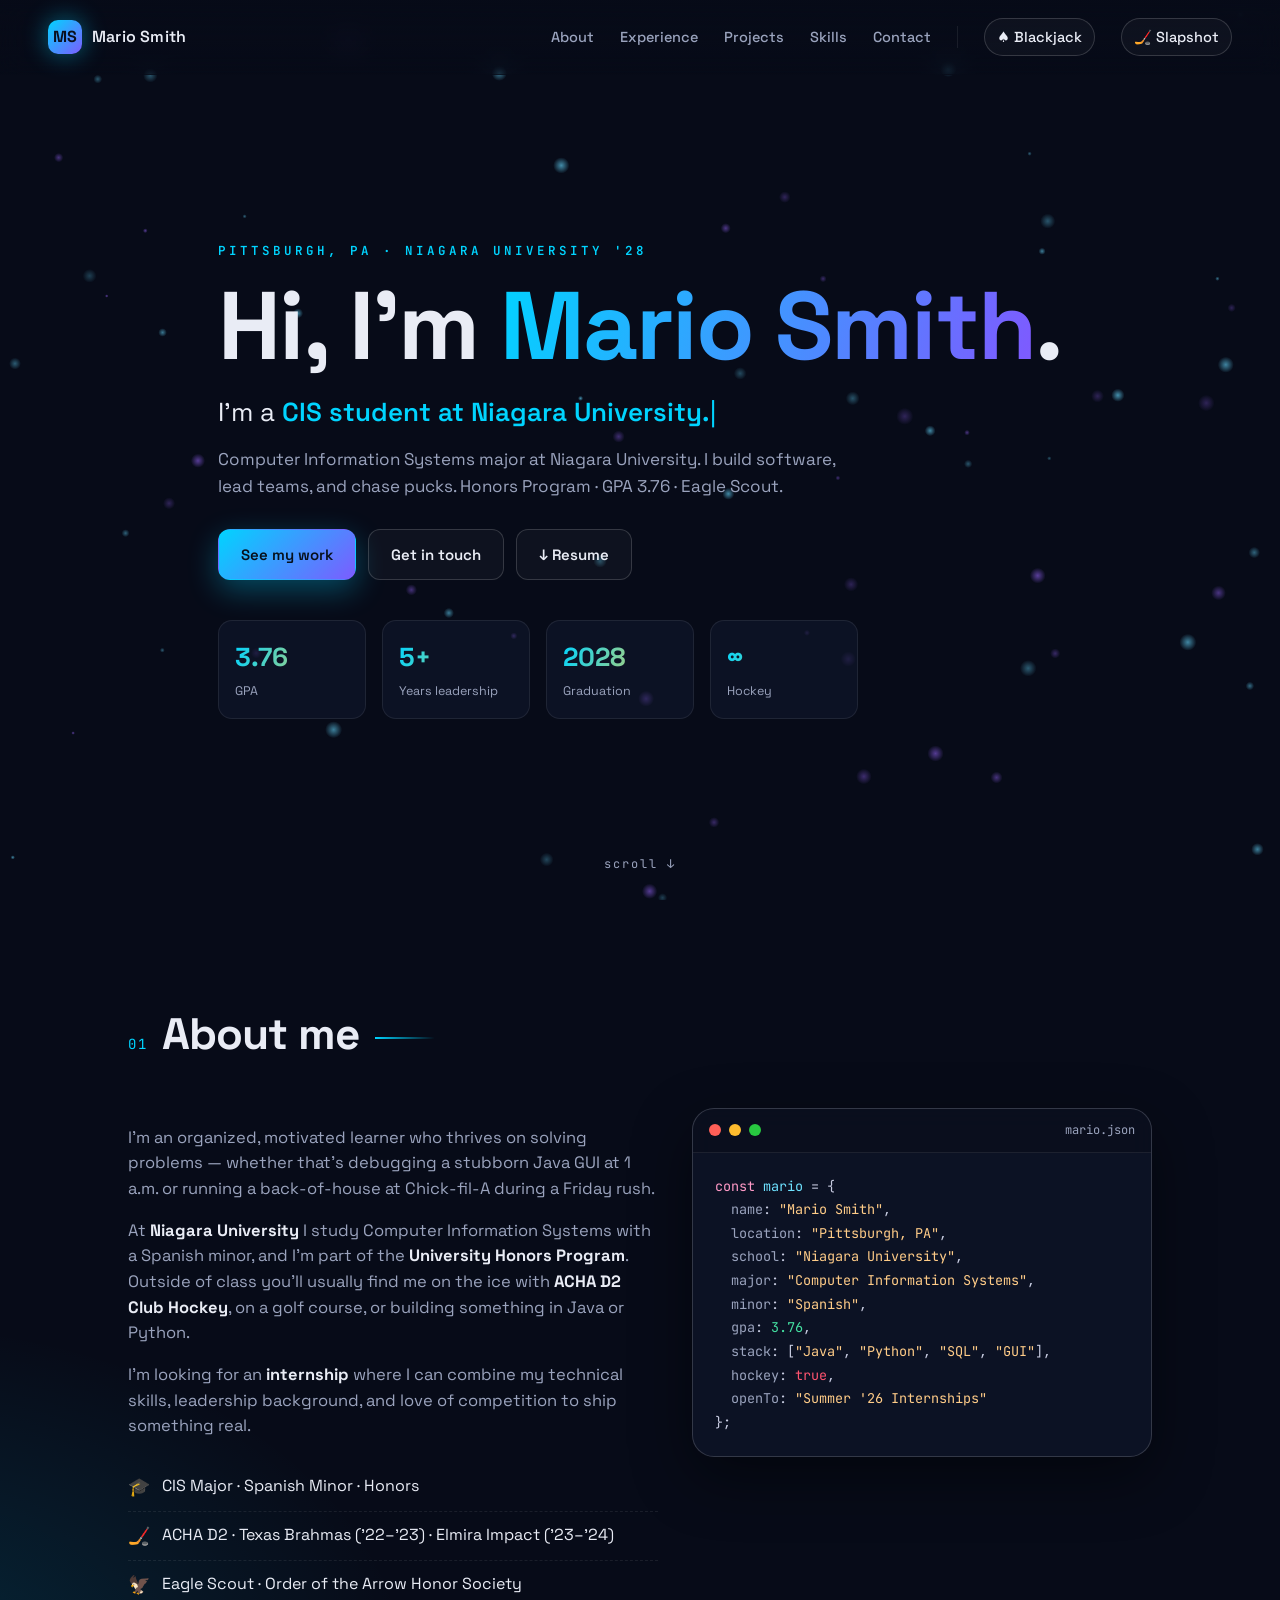
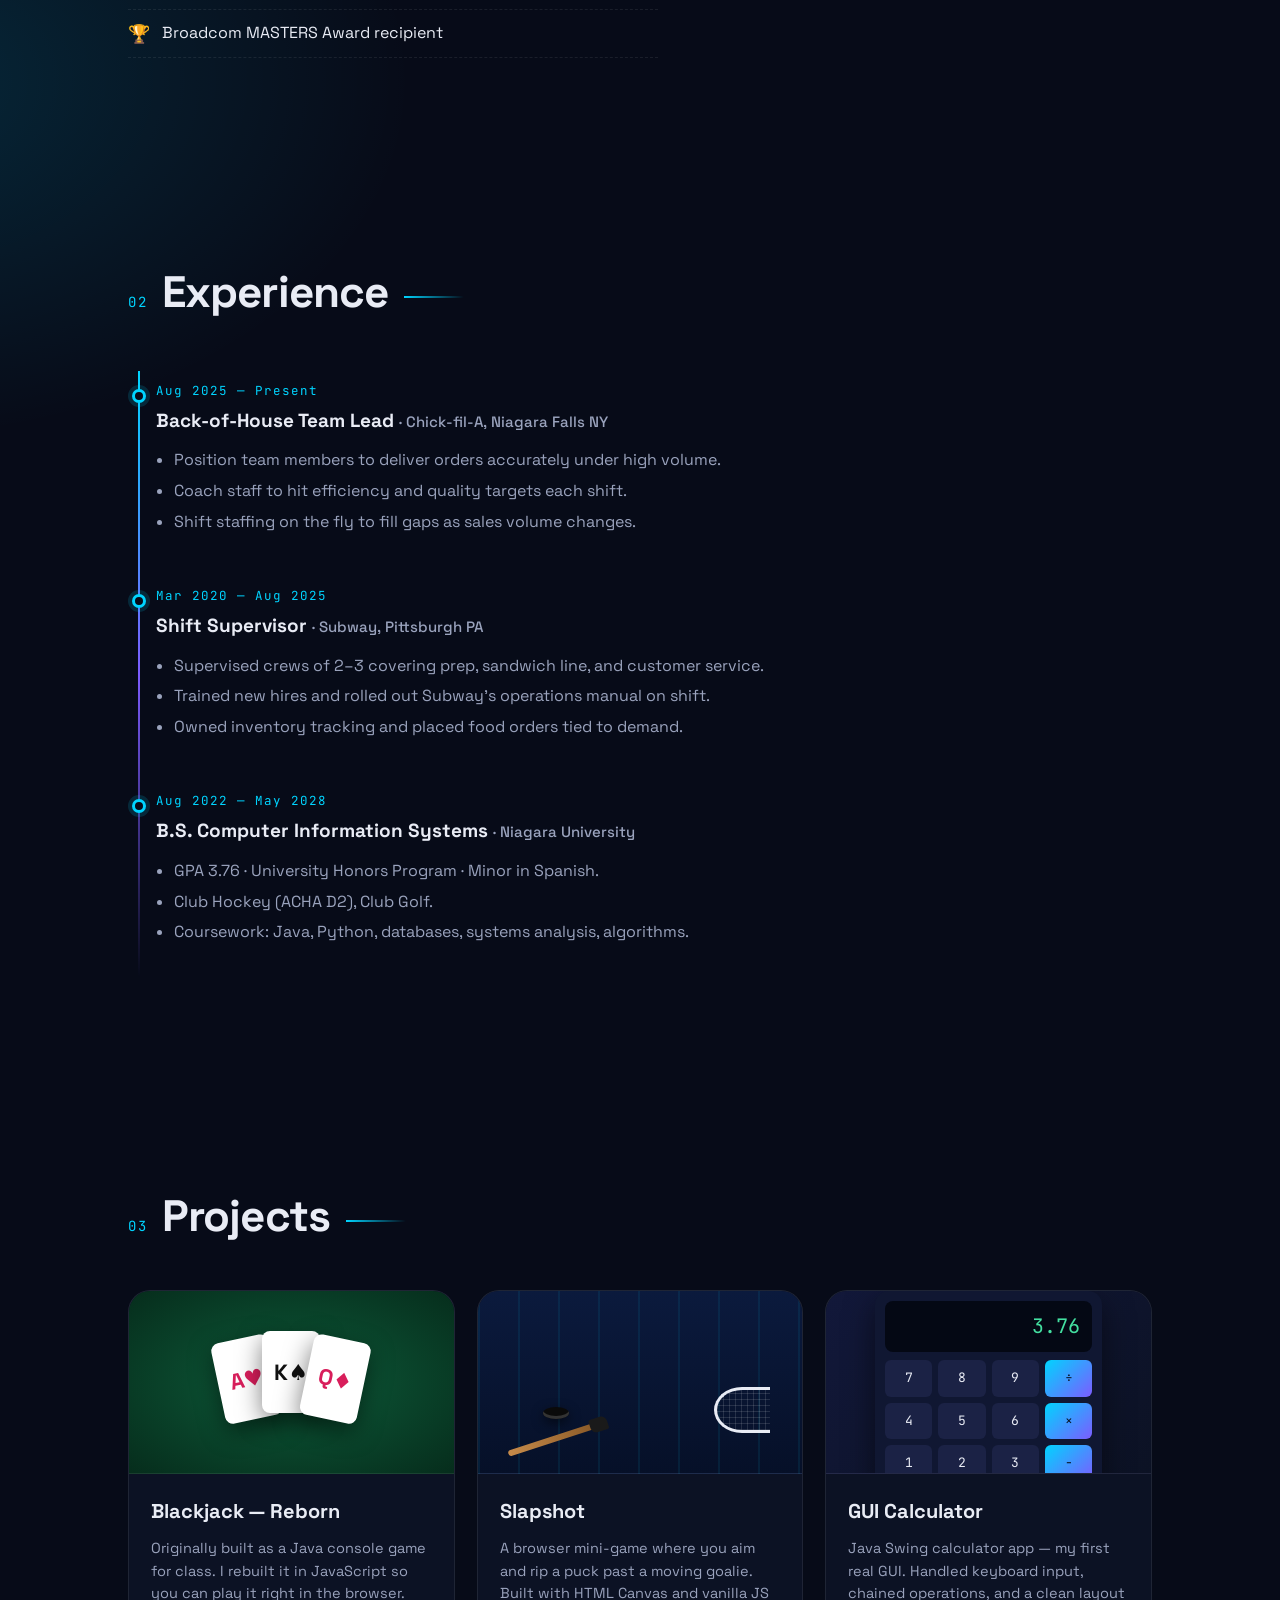
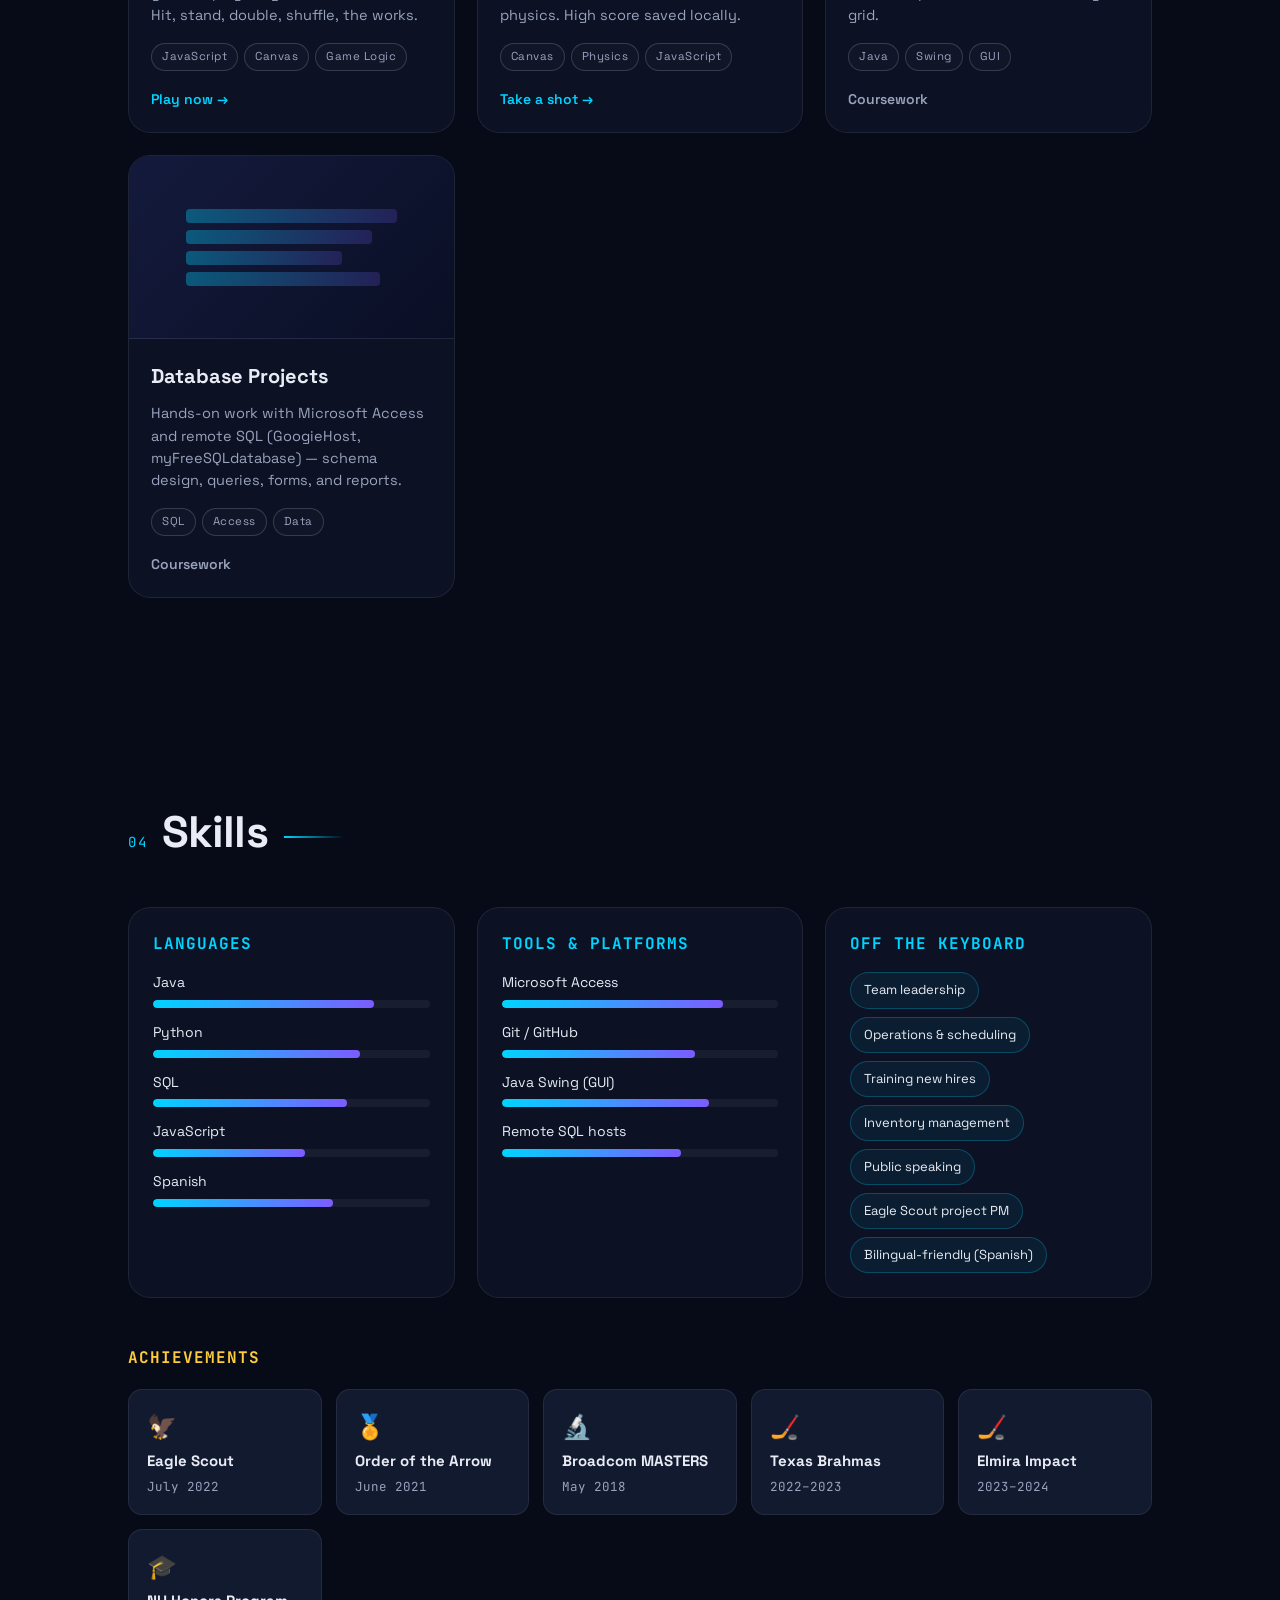
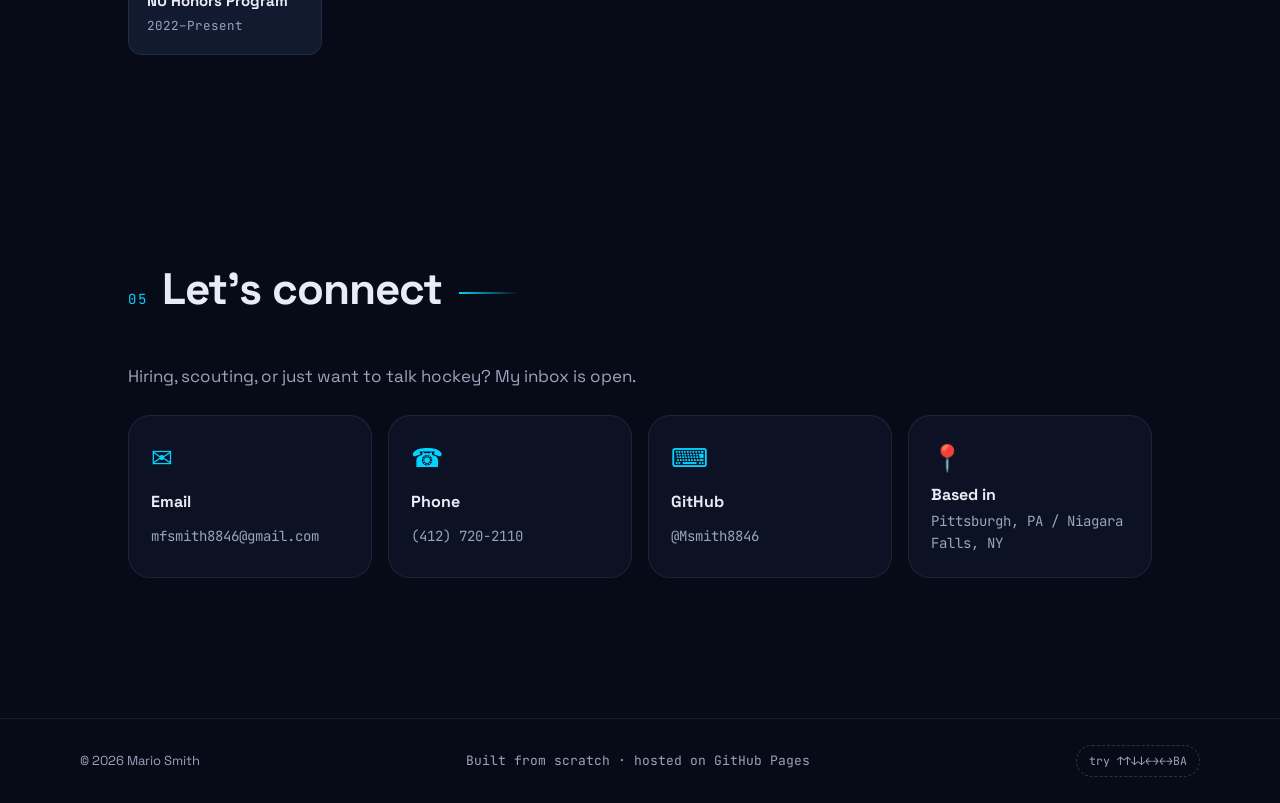
==== index.html @ 71cc3b4a "Rebuild site from scratch: portfolio + Blackjack + Slapshot - Modern dark portfolio with animated ca" ====
<!DOCTYPE html>
<html lang="en">
<head>
  <meta charset="UTF-8" />
  <meta name="viewport" content="width=device-width, initial-scale=1.0" />
  <meta name="description" content="Mario Smith — Computer Information Systems student at Niagara University. Java & Python developer, hockey player, Eagle Scout." />
  <meta name="theme-color" content="#0b1020" />
  <title>Mario Smith — CIS Student, Developer & Hockey Player</title>
  <link rel="preconnect" href="https://fonts.googleapis.com">
  <link rel="preconnect" href="https://fonts.gstatic.com" crossorigin>
  <link href="https://fonts.googleapis.com/css2?family=Space+Grotesk:wght@400;500;600;700&family=JetBrains+Mono:wght@400;600&display=swap" rel="stylesheet">
  <link rel="stylesheet" href="css/styles.css" />
  <link rel="icon" type="image/svg+xml" href="data:image/svg+xml,%3Csvg xmlns='http://www.w3.org/2000/svg' viewBox='0 0 100 100'%3E%3Ccircle cx='50' cy='50' r='45' fill='%230b1020'/%3E%3Ctext x='50' y='67' font-size='56' text-anchor='middle' fill='%2300d4ff' font-family='Arial' font-weight='bold'%3EM%3C/text%3E%3C/svg%3E">
</head>
<body>
  <canvas id="bg-canvas" aria-hidden="true"></canvas>

  <header class="nav" id="nav">
    <a href="#home" class="brand" aria-label="Home">
      <span class="brand-mark">MS</span>
      <span class="brand-text">Mario Smith</span>
    </a>
    <nav class="nav-links" aria-label="Primary">
      <a href="#about">About</a>
      <a href="#experience">Experience</a>
      <a href="#projects">Projects</a>
      <a href="#skills">Skills</a>
      <a href="#contact">Contact</a>
      <span class="nav-divider" aria-hidden="true"></span>
      <a href="blackjack.html" class="nav-fun">♠ Blackjack</a>
      <a href="slapshot.html" class="nav-fun">🏒 Slapshot</a>
    </nav>
    <button class="nav-toggle" id="nav-toggle" aria-label="Toggle menu" aria-expanded="false">
      <span></span><span></span><span></span>
    </button>
  </header>

  <main>
    <section id="home" class="hero">
      <div class="hero-inner">
        <p class="eyebrow">Pittsburgh, PA · Niagara University '28</p>
        <h1 class="hero-title">
          Hi, I'm <span class="gradient-text">Mario Smith</span>.
        </h1>
        <p class="hero-sub">
          I'm a <span id="typed" class="typed"></span><span class="caret">|</span>
        </p>
        <p class="hero-desc">
          Computer Information Systems major at Niagara University. I build software,
          lead teams, and chase pucks. Honors Program · GPA 3.76 · Eagle Scout.
        </p>
        <div class="hero-cta">
          <a href="#projects" class="btn btn-primary">See my work</a>
          <a href="#contact" class="btn btn-ghost">Get in touch</a>
          <a href="assets/mario-smith-resume.pdf" class="btn btn-ghost" download>↓ Resume</a>
        </div>
        <div class="hero-stats">
          <div><strong>3.76</strong><span>GPA</span></div>
          <div><strong>5+</strong><span>Years leadership</span></div>
          <div><strong>2028</strong><span>Graduation</span></div>
          <div><strong>∞</strong><span>Hockey</span></div>
        </div>
      </div>
      <div class="scroll-hint" aria-hidden="true">scroll ↓</div>
    </section>

    <section id="about" class="section">
      <div class="section-head">
        <span class="section-num">01</span>
        <h2>About me</h2>
      </div>
      <div class="about-grid">
        <div class="about-copy">
          <p>
            I'm an organized, motivated learner who thrives on solving problems — whether
            that's debugging a stubborn Java GUI at 1 a.m. or running a back-of-house at
            Chick-fil-A during a Friday rush.
          </p>
          <p>
            At <strong>Niagara University</strong> I study Computer Information Systems
            with a Spanish minor, and I'm part of the <strong>University Honors
            Program</strong>. Outside of class you'll usually find me on the ice with
            <strong>ACHA D2 Club Hockey</strong>, on a golf course, or building something
            in Java or Python.
          </p>
          <p>
            I'm looking for an <strong>internship</strong> where I can combine my
            technical skills, leadership background, and love of competition to ship
            something real.
          </p>
          <ul class="about-facts">
            <li><span>🎓</span> CIS Major · Spanish Minor · Honors</li>
            <li><span>🏒</span> ACHA D2 · Texas Brahmas ('22–'23) · Elmira Impact ('23–'24)</li>
            <li><span>🦅</span> Eagle Scout · Order of the Arrow Honor Society</li>
            <li><span>🏆</span> Broadcom MASTERS Award recipient</li>
          </ul>
        </div>
        <div class="about-card tilt" data-tilt>
          <div class="about-card-head">
            <span class="dot red"></span>
            <span class="dot yellow"></span>
            <span class="dot green"></span>
            <span class="file-name">mario.json</span>
          </div>
<pre class="code"><span class="k">const</span> <span class="v">mario</span> = {
  <span class="p">name</span>: <span class="s">"Mario Smith"</span>,
  <span class="p">location</span>: <span class="s">"Pittsburgh, PA"</span>,
  <span class="p">school</span>: <span class="s">"Niagara University"</span>,
  <span class="p">major</span>: <span class="s">"Computer Information Systems"</span>,
  <span class="p">minor</span>: <span class="s">"Spanish"</span>,
  <span class="p">gpa</span>: <span class="n">3.76</span>,
  <span class="p">stack</span>: [<span class="s">"Java"</span>, <span class="s">"Python"</span>, <span class="s">"SQL"</span>, <span class="s">"GUI"</span>],
  <span class="p">hockey</span>: <span class="b">true</span>,
  <span class="p">openTo</span>: <span class="s">"Summer '26 Internships"</span>
};</pre>
        </div>
      </div>
    </section>

    <section id="experience" class="section">
      <div class="section-head">
        <span class="section-num">02</span>
        <h2>Experience</h2>
      </div>
      <div class="timeline">
        <article class="tl-item" data-reveal>
          <div class="tl-dot"></div>
          <div class="tl-meta">Aug 2025 — Present</div>
          <div class="tl-body">
            <h3>Back-of-House Team Lead <span class="tl-org">· Chick-fil-A, Niagara Falls NY</span></h3>
            <ul>
              <li>Position team members to deliver orders accurately under high volume.</li>
              <li>Coach staff to hit efficiency and quality targets each shift.</li>
              <li>Shift staffing on the fly to fill gaps as sales volume changes.</li>
            </ul>
          </div>
        </article>

        <article class="tl-item" data-reveal>
          <div class="tl-dot"></div>
          <div class="tl-meta">Mar 2020 — Aug 2025</div>
          <div class="tl-body">
            <h3>Shift Supervisor <span class="tl-org">· Subway, Pittsburgh PA</span></h3>
            <ul>
              <li>Supervised crews of 2–3 covering prep, sandwich line, and customer service.</li>
              <li>Trained new hires and rolled out Subway's operations manual on shift.</li>
              <li>Owned inventory tracking and placed food orders tied to demand.</li>
            </ul>
          </div>
        </article>

        <article class="tl-item" data-reveal>
          <div class="tl-dot"></div>
          <div class="tl-meta">Aug 2022 — May 2028</div>
          <div class="tl-body">
            <h3>B.S. Computer Information Systems <span class="tl-org">· Niagara University</span></h3>
            <ul>
              <li>GPA 3.76 · University Honors Program · Minor in Spanish.</li>
              <li>Club Hockey (ACHA D2), Club Golf.</li>
              <li>Coursework: Java, Python, databases, systems analysis, algorithms.</li>
            </ul>
          </div>
        </article>
      </div>
    </section>

    <section id="projects" class="section">
      <div class="section-head">
        <span class="section-num">03</span>
        <h2>Projects</h2>
      </div>
      <div class="projects-grid">
        <a class="proj-card" href="blackjack.html" data-reveal>
          <div class="proj-art art-blackjack" aria-hidden="true">
            <div class="cards-stack">
              <div class="mini-card red">A♥</div>
              <div class="mini-card">K♠</div>
              <div class="mini-card red">Q♦</div>
            </div>
          </div>
          <div class="proj-body">
            <h3>Blackjack — Reborn</h3>
            <p>Originally built as a Java console game for class. I rebuilt it in JavaScript so you can play it right in the browser. Hit, stand, double, shuffle, the works.</p>
            <div class="tags"><span>JavaScript</span><span>Canvas</span><span>Game Logic</span></div>
            <span class="proj-link">Play now →</span>
          </div>
        </a>

        <a class="proj-card" href="slapshot.html" data-reveal>
          <div class="proj-art art-hockey" aria-hidden="true">
            <div class="puck"></div>
            <div class="stick"></div>
            <div class="net"></div>
          </div>
          <div class="proj-body">
            <h3>Slapshot</h3>
            <p>A browser mini-game where you aim and rip a puck past a moving goalie. Built with HTML Canvas and vanilla JS physics. High score saved locally.</p>
            <div class="tags"><span>Canvas</span><span>Physics</span><span>JavaScript</span></div>
            <span class="proj-link">Take a shot →</span>
          </div>
        </a>

        <div class="proj-card static" data-reveal>
          <div class="proj-art art-gui" aria-hidden="true">
            <div class="calc">
              <div class="calc-screen">3.76</div>
              <div class="calc-grid">
                <span>7</span><span>8</span><span>9</span><span class="op">÷</span>
                <span>4</span><span>5</span><span>6</span><span class="op">×</span>
                <span>1</span><span>2</span><span>3</span><span class="op">−</span>
                <span>0</span><span>.</span><span class="op">=</span><span class="op">+</span>
              </div>
            </div>
          </div>
          <div class="proj-body">
            <h3>GUI Calculator</h3>
            <p>Java Swing calculator app — my first real GUI. Handled keyboard input, chained operations, and a clean layout grid.</p>
            <div class="tags"><span>Java</span><span>Swing</span><span>GUI</span></div>
            <span class="proj-link muted">Coursework</span>
          </div>
        </div>

        <div class="proj-card static" data-reveal>
          <div class="proj-art art-db" aria-hidden="true">
            <div class="db-rows">
              <div></div><div></div><div></div><div></div>
            </div>
          </div>
          <div class="proj-body">
            <h3>Database Projects</h3>
            <p>Hands-on work with Microsoft Access and remote SQL (GoogieHost, myFreeSQLdatabase) — schema design, queries, forms, and reports.</p>
            <div class="tags"><span>SQL</span><span>Access</span><span>Data</span></div>
            <span class="proj-link muted">Coursework</span>
          </div>
        </div>
      </div>
    </section>

    <section id="skills" class="section">
      <div class="section-head">
        <span class="section-num">04</span>
        <h2>Skills</h2>
      </div>
      <div class="skills-grid">
        <div class="skill-col">
          <h3>Languages</h3>
          <div class="skill"><span>Java</span><div class="bar"><i style="--w:80%"></i></div></div>
          <div class="skill"><span>Python</span><div class="bar"><i style="--w:75%"></i></div></div>
          <div class="skill"><span>SQL</span><div class="bar"><i style="--w:70%"></i></div></div>
          <div class="skill"><span>JavaScript</span><div class="bar"><i style="--w:55%"></i></div></div>
          <div class="skill"><span>Spanish</span><div class="bar"><i style="--w:65%"></i></div></div>
        </div>
        <div class="skill-col">
          <h3>Tools & Platforms</h3>
          <div class="skill"><span>Microsoft Access</span><div class="bar"><i style="--w:80%"></i></div></div>
          <div class="skill"><span>Git / GitHub</span><div class="bar"><i style="--w:70%"></i></div></div>
          <div class="skill"><span>Java Swing (GUI)</span><div class="bar"><i style="--w:75%"></i></div></div>
          <div class="skill"><span>Remote SQL hosts</span><div class="bar"><i style="--w:65%"></i></div></div>
        </div>
        <div class="skill-col">
          <h3>Off the keyboard</h3>
          <ul class="pill-list">
            <li>Team leadership</li>
            <li>Operations & scheduling</li>
            <li>Training new hires</li>
            <li>Inventory management</li>
            <li>Public speaking</li>
            <li>Eagle Scout project PM</li>
            <li>Bilingual-friendly (Spanish)</li>
          </ul>
        </div>
      </div>

      <div class="awards">
        <h3>Achievements</h3>
        <div class="award-grid">
          <div class="award"><span class="a-emoji">🦅</span><strong>Eagle Scout</strong><em>July 2022</em></div>
          <div class="award"><span class="a-emoji">🏅</span><strong>Order of the Arrow</strong><em>June 2021</em></div>
          <div class="award"><span class="a-emoji">🔬</span><strong>Broadcom MASTERS</strong><em>May 2018</em></div>
          <div class="award"><span class="a-emoji">🏒</span><strong>Texas Brahmas</strong><em>2022–2023</em></div>
          <div class="award"><span class="a-emoji">🏒</span><strong>Elmira Impact</strong><em>2023–2024</em></div>
          <div class="award"><span class="a-emoji">🎓</span><strong>NU Honors Program</strong><em>2022–Present</em></div>
        </div>
      </div>
    </section>

    <section id="contact" class="section contact">
      <div class="section-head">
        <span class="section-num">05</span>
        <h2>Let's connect</h2>
      </div>
      <p class="contact-lead">
        Hiring, scouting, or just want to talk hockey? My inbox is open.
      </p>
      <div class="contact-grid">
        <a class="contact-card" href="mailto:mfsmith8846@gmail.com">
          <span class="contact-icon">✉</span>
          <strong>Email</strong>
          <span class="contact-val">mfsmith8846@gmail.com</span>
        </a>
        <a class="contact-card" href="tel:+14127202110">
          <span class="contact-icon">☎</span>
          <strong>Phone</strong>
          <span class="contact-val">(412) 720-2110</span>
        </a>
        <a class="contact-card" href="https://github.com/Msmith8846" target="_blank" rel="noopener">
          <span class="contact-icon">⌨</span>
          <strong>GitHub</strong>
          <span class="contact-val">@Msmith8846</span>
        </a>
        <div class="contact-card static">
          <span class="contact-icon">📍</span>
          <strong>Based in</strong>
          <span class="contact-val">Pittsburgh, PA / Niagara Falls, NY</span>
        </div>
      </div>
    </section>
  </main>

  <footer class="footer">
    <div class="footer-inner">
      <span>© <span id="year"></span> Mario Smith</span>
      <span class="footer-tag">Built from scratch · hosted on GitHub Pages</span>
      <button id="konami-hint" class="konami-hint" aria-label="Secret hint">try ↑↑↓↓←→←→BA</button>
    </div>
  </footer>

  <div id="konami-overlay" class="konami-overlay" aria-hidden="true">
    <div class="konami-inner">
      <h3>🏒 Going top shelf 🏒</h3>
      <p>You found the cheat code. Click for a slapshot.</p>
      <a href="slapshot.html" class="btn btn-primary">Take the shot</a>
    </div>
  </div>

  <script src="js/main.js"></script>
</body>
</html>
---- css/styles.css ----
:root {
  --bg: #070b18;
  --bg-2: #0b1020;
  --panel: rgba(18, 24, 46, 0.6);
  --panel-2: rgba(24, 32, 58, 0.72);
  --border: rgba(255, 255, 255, 0.08);
  --border-strong: rgba(255, 255, 255, 0.16);
  --text: #e9ecf5;
  --muted: #9aa3bd;
  --accent: #00d4ff;
  --accent-2: #7c5cff;
  --gold: #ffcc3b;
  --red: #ff5470;
  --green: #44e0a1;
  --shadow: 0 20px 60px rgba(0, 0, 0, 0.45);
  --radius: 14px;
  --radius-lg: 22px;
}

* { box-sizing: border-box; }
html { scroll-behavior: smooth; }
body {
  margin: 0;
  font-family: 'Space Grotesk', system-ui, sans-serif;
  background: radial-gradient(1200px 800px at 80% -10%, rgba(124, 92, 255, 0.22), transparent 60%),
              radial-gradient(900px 600px at -10% 30%, rgba(0, 212, 255, 0.15), transparent 60%),
              var(--bg);
  color: var(--text);
  line-height: 1.55;
  min-height: 100vh;
  overflow-x: hidden;
}
a { color: inherit; text-decoration: none; }
button { font: inherit; cursor: pointer; }

#bg-canvas {
  position: fixed;
  inset: 0;
  z-index: -1;
  pointer-events: none;
}

/* NAV */
.nav {
  position: fixed;
  top: 0; left: 0; right: 0;
  display: flex;
  justify-content: space-between;
  align-items: center;
  padding: 18px clamp(20px, 4vw, 48px);
  z-index: 50;
  backdrop-filter: blur(12px);
  background: linear-gradient(to bottom, rgba(7, 11, 24, 0.78), rgba(7, 11, 24, 0.35));
  border-bottom: 1px solid transparent;
  transition: border-color 0.25s, background 0.25s;
}
.nav.scrolled {
  border-bottom-color: var(--border);
  background: rgba(7, 11, 24, 0.88);
}
.brand {
  display: flex; align-items: center; gap: 10px; font-weight: 600;
}
.brand-mark {
  width: 34px; height: 34px;
  display: grid; place-items: center;
  border-radius: 10px;
  background: linear-gradient(135deg, var(--accent), var(--accent-2));
  color: #0a0f1e; font-weight: 700;
  box-shadow: 0 0 24px rgba(0, 212, 255, 0.45);
}
.brand-text { letter-spacing: 0.2px; }
.nav-links {
  display: flex; align-items: center; gap: 26px;
}
.nav-links a {
  color: var(--muted);
  font-size: 14.5px;
  font-weight: 500;
  position: relative;
  transition: color 0.2s;
}
.nav-links a:hover { color: var(--text); }
.nav-links a::after {
  content: "";
  position: absolute; left: 0; bottom: -6px;
  width: 0; height: 2px;
  background: linear-gradient(90deg, var(--accent), var(--accent-2));
  transition: width 0.25s ease;
}
.nav-links a:hover::after { width: 100%; }
.nav-fun {
  padding: 7px 12px;
  border: 1px solid var(--border-strong);
  border-radius: 999px;
  color: var(--text) !important;
  font-weight: 600;
  background: rgba(255, 255, 255, 0.03);
  transition: transform 0.2s, border-color 0.2s, background 0.2s;
}
.nav-fun:hover {
  transform: translateY(-2px);
  border-color: var(--accent);
  background: rgba(0, 212, 255, 0.08);
}
.nav-fun::after { display: none; }
.nav-divider {
  width: 1px; height: 22px; background: var(--border);
}
.nav-toggle {
  display: none;
  background: transparent;
  border: 1px solid var(--border);
  border-radius: 10px;
  width: 40px; height: 40px;
  padding: 10px;
  flex-direction: column; justify-content: space-between; align-items: stretch;
}
.nav-toggle span {
  display: block;
  height: 2px; background: var(--text);
  transition: transform 0.25s;
}

/* HERO */
.hero {
  min-height: 100vh;
  display: grid; place-items: center;
  padding: 140px 20px 80px;
  position: relative;
}
.hero-inner {
  max-width: 920px;
  text-align: left;
  animation: fade-up 0.9s cubic-bezier(0.2, 0.8, 0.2, 1) both;
}
.eyebrow {
  color: var(--accent);
  letter-spacing: 3px;
  text-transform: uppercase;
  font-size: 12.5px;
  font-weight: 600;
  margin: 0 0 18px;
  font-family: 'JetBrains Mono', monospace;
}
.hero-title {
  font-size: clamp(44px, 8vw, 96px);
  line-height: 1.02;
  margin: 0 0 16px;
  letter-spacing: -0.02em;
  font-weight: 700;
}
.gradient-text {
  background: linear-gradient(110deg, var(--accent) 0%, var(--accent-2) 50%, var(--gold) 100%);
  background-size: 200% 100%;
  -webkit-background-clip: text;
  background-clip: text;
  color: transparent;
  animation: gradient-shift 8s linear infinite;
}
@keyframes gradient-shift {
  0% { background-position: 0% 0; }
  100% { background-position: 200% 0; }
}
.hero-sub {
  font-size: clamp(18px, 2.6vw, 26px);
  color: var(--text);
  margin: 0 0 14px;
  min-height: 1.5em;
}
.typed { color: var(--accent); font-weight: 600; }
.caret {
  display: inline-block;
  color: var(--accent);
  animation: blink 1s steps(2) infinite;
  margin-left: 1px;
}
@keyframes blink { 50% { opacity: 0; } }
.hero-desc {
  color: var(--muted);
  max-width: 640px;
  font-size: 17px;
  margin: 0 0 30px;
}
.hero-cta {
  display: flex; flex-wrap: wrap; gap: 12px;
  margin-bottom: 40px;
}
.btn {
  display: inline-flex; align-items: center; gap: 8px;
  padding: 13px 22px;
  border-radius: 12px;
  font-weight: 600;
  font-size: 15px;
  border: 1px solid transparent;
  transition: transform 0.2s, box-shadow 0.2s, background 0.2s, border-color 0.2s;
}
.btn-primary {
  background: linear-gradient(135deg, var(--accent), var(--accent-2));
  color: #07101c;
  box-shadow: 0 10px 30px rgba(0, 212, 255, 0.32);
}
.btn-primary:hover { transform: translateY(-2px); box-shadow: 0 14px 40px rgba(124, 92, 255, 0.45); }
.btn-ghost {
  background: rgba(255, 255, 255, 0.03);
  border-color: var(--border-strong);
  color: var(--text);
}
.btn-ghost:hover {
  border-color: var(--accent);
  background: rgba(0, 212, 255, 0.08);
  transform: translateY(-2px);
}
.hero-stats {
  display: grid;
  grid-template-columns: repeat(4, minmax(0, 1fr));
  gap: 16px;
  max-width: 640px;
}
.hero-stats > div {
  padding: 16px;
  border: 1px solid var(--border);
  border-radius: 14px;
  background: var(--panel);
  backdrop-filter: blur(8px);
}
.hero-stats strong {
  display: block;
  font-size: 26px;
  background: linear-gradient(110deg, var(--accent), var(--gold));
  -webkit-background-clip: text;
  background-clip: text;
  color: transparent;
}
.hero-stats span { color: var(--muted); font-size: 12.5px; }
.scroll-hint {
  position: absolute;
  bottom: 26px; left: 50%;
  transform: translateX(-50%);
  color: var(--muted);
  font-family: 'JetBrains Mono', monospace;
  font-size: 12px;
  letter-spacing: 2px;
  animation: bob 2s ease-in-out infinite;
}
@keyframes bob { 0%,100% { transform: translate(-50%, 0); } 50% { transform: translate(-50%, 6px); } }
@keyframes fade-up {
  from { opacity: 0; transform: translateY(20px); }
  to { opacity: 1; transform: translateY(0); }
}

/* SECTIONS */
.section {
  max-width: 1120px;
  margin: 0 auto;
  padding: 100px clamp(20px, 4vw, 48px);
}
.section-head {
  display: flex; align-items: baseline; gap: 14px;
  margin-bottom: 40px;
}
.section-num {
  font-family: 'JetBrains Mono', monospace;
  color: var(--accent);
  font-size: 14px;
  letter-spacing: 2px;
}
.section-head h2 {
  font-size: clamp(28px, 4.5vw, 44px);
  margin: 0;
  letter-spacing: -0.02em;
}
.section-head h2::after {
  content: "";
  display: inline-block;
  width: 60px; height: 2px;
  background: linear-gradient(90deg, var(--accent), transparent);
  vertical-align: middle;
  margin-left: 16px;
}

/* ABOUT */
.about-grid {
  display: grid;
  grid-template-columns: 1.15fr 1fr;
  gap: 34px;
  align-items: start;
}
.about-copy p { color: var(--muted); font-size: 16.5px; }
.about-copy strong { color: var(--text); }
.about-facts {
  list-style: none; padding: 0; margin: 24px 0 0;
}
.about-facts li {
  padding: 10px 0;
  border-bottom: 1px dashed var(--border);
  color: var(--text);
  display: flex; align-items: center; gap: 12px;
}
.about-facts li span { font-size: 18px; }

.about-card {
  background: var(--panel);
  border: 1px solid var(--border-strong);
  border-radius: var(--radius-lg);
  box-shadow: var(--shadow);
  overflow: hidden;
  backdrop-filter: blur(12px);
  transition: transform 0.35s ease;
  will-change: transform;
}
.about-card-head {
  display: flex; align-items: center; gap: 8px;
  padding: 12px 16px;
  border-bottom: 1px solid var(--border);
  background: rgba(0,0,0,0.2);
}
.dot { width: 12px; height: 12px; border-radius: 50%; }
.dot.red { background: #ff5f57; }
.dot.yellow { background: #febc2e; }
.dot.green { background: #28c840; }
.file-name {
  margin-left: auto;
  font-family: 'JetBrains Mono', monospace;
  font-size: 12px;
  color: var(--muted);
}
.code {
  padding: 22px;
  margin: 0;
  font-family: 'JetBrains Mono', monospace;
  font-size: 13.5px;
  line-height: 1.75;
  color: #c7cbe0;
  overflow-x: auto;
}
.code .k { color: #ff9ac7; }
.code .v { color: #6ee2ff; }
.code .p { color: #9aa3bd; }
.code .s { color: #ffcc88; }
.code .n { color: #44e0a1; }
.code .b { color: #ff5470; }

/* TIMELINE */
.timeline { position: relative; padding-left: 28px; }
.timeline::before {
  content: "";
  position: absolute; left: 10px; top: 4px; bottom: 4px;
  width: 2px;
  background: linear-gradient(to bottom, var(--accent), var(--accent-2), transparent);
}
.tl-item {
  position: relative;
  padding: 14px 0 34px;
}
.tl-dot {
  position: absolute;
  left: -24px; top: 22px;
  width: 14px; height: 14px; border-radius: 50%;
  background: var(--bg);
  border: 3px solid var(--accent);
  box-shadow: 0 0 0 4px rgba(0, 212, 255, 0.15);
}
.tl-meta {
  color: var(--accent);
  font-family: 'JetBrains Mono', monospace;
  font-size: 12.5px;
  letter-spacing: 1px;
  margin-bottom: 6px;
}
.tl-body h3 {
  margin: 0 0 10px;
  font-size: 19px;
}
.tl-org { color: var(--muted); font-weight: 500; font-size: 15px; }
.tl-body ul { margin: 0; padding-left: 18px; color: var(--muted); }
.tl-body li { padding: 3px 0; }

/* PROJECTS */
.projects-grid {
  display: grid;
  grid-template-columns: repeat(auto-fit, minmax(280px, 1fr));
  gap: 22px;
}
.proj-card {
  display: flex; flex-direction: column;
  background: var(--panel);
  border: 1px solid var(--border);
  border-radius: var(--radius-lg);
  overflow: hidden;
  backdrop-filter: blur(10px);
  transition: transform 0.3s ease, border-color 0.3s ease, box-shadow 0.3s ease;
  color: var(--text);
}
.proj-card:hover {
  transform: translateY(-6px);
  border-color: var(--accent);
  box-shadow: 0 24px 50px rgba(0, 0, 0, 0.5), 0 0 0 1px rgba(0, 212, 255, 0.2);
}
.proj-card.static:hover { transform: none; border-color: var(--border); box-shadow: none; cursor: default; }
.proj-art {
  aspect-ratio: 16/9;
  position: relative;
  overflow: hidden;
  background: linear-gradient(135deg, #12183a, #0c1224);
  border-bottom: 1px solid var(--border);
}
.proj-card:hover .proj-art { transform: scale(1.02); }
.art-blackjack {
  background: radial-gradient(ellipse at center, #0d5c3a, #062d1c);
}
.cards-stack {
  position: absolute;
  left: 50%; top: 50%;
  transform: translate(-50%, -50%);
  display: flex; gap: -20px;
}
.mini-card {
  width: 58px; height: 82px;
  background: white; color: #111;
  border-radius: 8px;
  display: grid; place-items: center;
  font-weight: 700; font-size: 22px;
  box-shadow: 0 8px 24px rgba(0,0,0,0.5);
  transition: transform 0.3s;
}
.cards-stack .mini-card:nth-child(1) { transform: rotate(-12deg) translateX(14px); }
.cards-stack .mini-card:nth-child(2) { transform: translateY(-10px); }
.cards-stack .mini-card:nth-child(3) { transform: rotate(12deg) translateX(-14px); }
.proj-card:hover .cards-stack .mini-card:nth-child(1) { transform: rotate(-18deg) translateX(20px) translateY(-6px); }
.proj-card:hover .cards-stack .mini-card:nth-child(3) { transform: rotate(18deg) translateX(-20px) translateY(-6px); }
.mini-card.red { color: #d81e5b; }

.art-hockey {
  background:
    repeating-linear-gradient(90deg, rgba(0,212,255,0.08) 0, rgba(0,212,255,0.08) 2px, transparent 2px, transparent 40px),
    linear-gradient(180deg, #0b1a3d, #061028);
}
.art-hockey .puck {
  position: absolute; left: 20%; bottom: 30%;
  width: 26px; height: 12px; border-radius: 50%;
  background: #0a0a0a;
  box-shadow: 0 4px 12px rgba(0,0,0,0.6), inset 0 -3px 0 #333;
  animation: puck-glide 3s ease-in-out infinite;
}
@keyframes puck-glide {
  0%,100% { transform: translateX(0); }
  50% { transform: translateX(120px); }
}
.art-hockey .stick {
  position: absolute;
  left: 8%; bottom: 24%;
  width: 90px; height: 6px;
  background: linear-gradient(90deg, #c78b4a, #8a5a28);
  transform: rotate(-18deg);
  transform-origin: right center;
  border-radius: 3px;
}
.art-hockey .stick::after {
  content: "";
  position: absolute; right: -14px; bottom: -4px;
  width: 18px; height: 14px;
  background: #1a1a1a;
  border-radius: 2px 6px 2px 6px;
}
.art-hockey .net {
  position: absolute;
  right: 10%; bottom: 22%;
  width: 56px; height: 46px;
  border: 3px solid #e9ecf5;
  border-right: none;
  border-radius: 60% 0 0 60%;
  background: repeating-linear-gradient(90deg, rgba(255,255,255,0.12) 0 1px, transparent 1px 6px),
              repeating-linear-gradient(0deg, rgba(255,255,255,0.12) 0 1px, transparent 1px 6px);
}

.art-gui, .art-db { display: grid; place-items: center; }
.calc {
  width: 70%;
  background: #101732;
  border-radius: 14px;
  padding: 10px;
  box-shadow: 0 12px 30px rgba(0,0,0,0.5);
}
.calc-screen {
  background: #040814;
  color: var(--green);
  font-family: 'JetBrains Mono', monospace;
  text-align: right;
  padding: 10px 12px;
  border-radius: 8px;
  font-size: 20px;
  margin-bottom: 8px;
}
.calc-grid {
  display: grid; grid-template-columns: repeat(4, 1fr); gap: 6px;
}
.calc-grid span {
  padding: 8px;
  background: #1b2245;
  color: var(--text);
  text-align: center;
  border-radius: 6px;
  font-size: 13px;
  font-family: 'JetBrains Mono', monospace;
}
.calc-grid .op { background: linear-gradient(135deg, var(--accent), var(--accent-2)); color: #07101c; }

.art-db { background: linear-gradient(135deg, #141a3c, #0a0f25); }
.db-rows {
  width: 65%;
  display: grid; gap: 7px;
}
.db-rows > div {
  height: 14px;
  background: linear-gradient(90deg, rgba(0,212,255,0.35), rgba(124,92,255,0.2));
  border-radius: 4px;
  animation: shimmer 2.6s ease-in-out infinite;
}
.db-rows > div:nth-child(2) { animation-delay: 0.3s; width: 88%; }
.db-rows > div:nth-child(3) { animation-delay: 0.6s; width: 74%; }
.db-rows > div:nth-child(4) { animation-delay: 0.9s; width: 92%; }
@keyframes shimmer { 0%,100% { opacity: 0.65; } 50% { opacity: 1; } }

.proj-body { padding: 22px; display: flex; flex-direction: column; gap: 10px; flex: 1; }
.proj-body h3 { margin: 0; font-size: 20px; }
.proj-body p { margin: 0; color: var(--muted); font-size: 14.5px; flex: 1; }
.tags { display: flex; flex-wrap: wrap; gap: 6px; margin-top: 6px; }
.tags span {
  font-size: 11.5px;
  letter-spacing: 0.5px;
  padding: 4px 10px;
  border: 1px solid var(--border-strong);
  border-radius: 999px;
  color: var(--muted);
  background: rgba(255,255,255,0.02);
}
.proj-link {
  color: var(--accent);
  font-weight: 600;
  font-size: 14px;
  margin-top: 8px;
}
.proj-link.muted { color: var(--muted); }

/* SKILLS */
.skills-grid {
  display: grid;
  grid-template-columns: repeat(auto-fit, minmax(260px, 1fr));
  gap: 22px;
}
.skill-col {
  padding: 24px;
  background: var(--panel);
  border: 1px solid var(--border);
  border-radius: var(--radius-lg);
  backdrop-filter: blur(10px);
}
.skill-col h3 {
  margin: 0 0 16px;
  font-size: 16px;
  color: var(--accent);
  letter-spacing: 1px;
  text-transform: uppercase;
  font-family: 'JetBrains Mono', monospace;
}
.skill { margin-bottom: 14px; }
.skill span {
  display: flex; justify-content: space-between;
  font-size: 14px;
  margin-bottom: 6px;
  color: var(--text);
}
.bar {
  height: 8px;
  background: rgba(255,255,255,0.05);
  border-radius: 4px;
  overflow: hidden;
}
.bar i {
  display: block;
  height: 100%; width: 0;
  background: linear-gradient(90deg, var(--accent), var(--accent-2));
  border-radius: 4px;
  transition: width 1.2s cubic-bezier(0.2, 0.8, 0.2, 1);
}
.skill.in-view .bar i { width: var(--w); }

.pill-list { list-style: none; padding: 0; margin: 0; display: flex; flex-wrap: wrap; gap: 8px; }
.pill-list li {
  padding: 7px 13px;
  border-radius: 999px;
  background: rgba(0, 212, 255, 0.06);
  border: 1px solid rgba(0, 212, 255, 0.25);
  color: var(--text);
  font-size: 13px;
}

.awards { margin-top: 48px; }
.awards h3 {
  font-size: 16px;
  letter-spacing: 1px;
  text-transform: uppercase;
  color: var(--gold);
  font-family: 'JetBrains Mono', monospace;
  margin-bottom: 18px;
}
.award-grid {
  display: grid;
  grid-template-columns: repeat(auto-fit, minmax(190px, 1fr));
  gap: 14px;
}
.award {
  padding: 18px;
  border: 1px solid var(--border);
  border-radius: var(--radius);
  background: var(--panel-2);
  display: grid; gap: 4px;
  transition: transform 0.25s, border-color 0.25s;
}
.award:hover { transform: translateY(-3px); border-color: var(--gold); }
.award .a-emoji { font-size: 24px; }
.award strong { font-size: 15px; }
.award em { color: var(--muted); font-style: normal; font-size: 12.5px; font-family: 'JetBrains Mono', monospace; }

/* CONTACT */
.contact-lead { color: var(--muted); font-size: 17px; margin: 0 0 26px; }
.contact-grid {
  display: grid;
  grid-template-columns: repeat(auto-fit, minmax(230px, 1fr));
  gap: 16px;
}
.contact-card {
  display: grid; gap: 4px;
  padding: 22px;
  border: 1px solid var(--border);
  background: var(--panel);
  border-radius: var(--radius-lg);
  color: var(--text);
  transition: transform 0.25s, border-color 0.25s, background 0.25s;
  backdrop-filter: blur(10px);
}
.contact-card:not(.static):hover {
  transform: translateY(-4px);
  border-color: var(--accent);
  background: rgba(0, 212, 255, 0.05);
}
.contact-icon {
  font-size: 26px;
  color: var(--accent);
}
.contact-val { color: var(--muted); font-size: 14px; font-family: 'JetBrains Mono', monospace; }

/* FOOTER */
.footer {
  border-top: 1px solid var(--border);
  margin-top: 40px;
  padding: 26px 20px;
}
.footer-inner {
  max-width: 1120px;
  margin: 0 auto;
  display: flex; justify-content: space-between; align-items: center; gap: 12px; flex-wrap: wrap;
  color: var(--muted);
  font-size: 13px;
}
.footer-tag { font-family: 'JetBrains Mono', monospace; }
.konami-hint {
  background: transparent;
  border: 1px dashed var(--border-strong);
  color: var(--muted);
  padding: 6px 12px;
  border-radius: 999px;
  font-family: 'JetBrains Mono', monospace;
  font-size: 11.5px;
}
.konami-hint:hover { color: var(--accent); border-color: var(--accent); }

/* KONAMI OVERLAY */
.konami-overlay {
  position: fixed; inset: 0;
  display: none;
  place-items: center;
  background: rgba(4, 8, 16, 0.85);
  backdrop-filter: blur(8px);
  z-index: 200;
}
.konami-overlay.show { display: grid; animation: fade-up 0.4s ease; }
.konami-inner {
  background: var(--panel-2);
  border: 1px solid var(--accent);
  border-radius: 20px;
  padding: 36px;
  text-align: center;
  max-width: 90%;
  box-shadow: 0 30px 80px rgba(0, 212, 255, 0.3);
}
.konami-inner h3 { margin: 0 0 10px; font-size: 26px; }
.konami-inner p { color: var(--muted); margin: 0 0 22px; }

/* REVEAL */
[data-reveal] {
  opacity: 0;
  transform: translateY(20px);
  transition: opacity 0.7s ease, transform 0.7s ease;
}
[data-reveal].in-view {
  opacity: 1;
  transform: none;
}

/* RESPONSIVE */
@media (max-width: 880px) {
  .about-grid { grid-template-columns: 1fr; }
  .hero-stats { grid-template-columns: repeat(2, 1fr); }
  .nav-links {
    position: absolute; top: 100%; left: 0; right: 0;
    flex-direction: column;
    gap: 14px;
    padding: 20px;
    background: rgba(7, 11, 24, 0.97);
    border-bottom: 1px solid var(--border);
    transform: translateY(-10px);
    opacity: 0; pointer-events: none;
    transition: transform 0.25s, opacity 0.25s;
  }
  .nav-links.open {
    transform: none; opacity: 1; pointer-events: auto;
  }
  .nav-divider { display: none; }
  .nav-toggle { display: flex; }
}
@media (max-width: 520px) {
  .hero-stats { grid-template-columns: repeat(2, 1fr); }
  .section { padding: 70px 20px; }
}
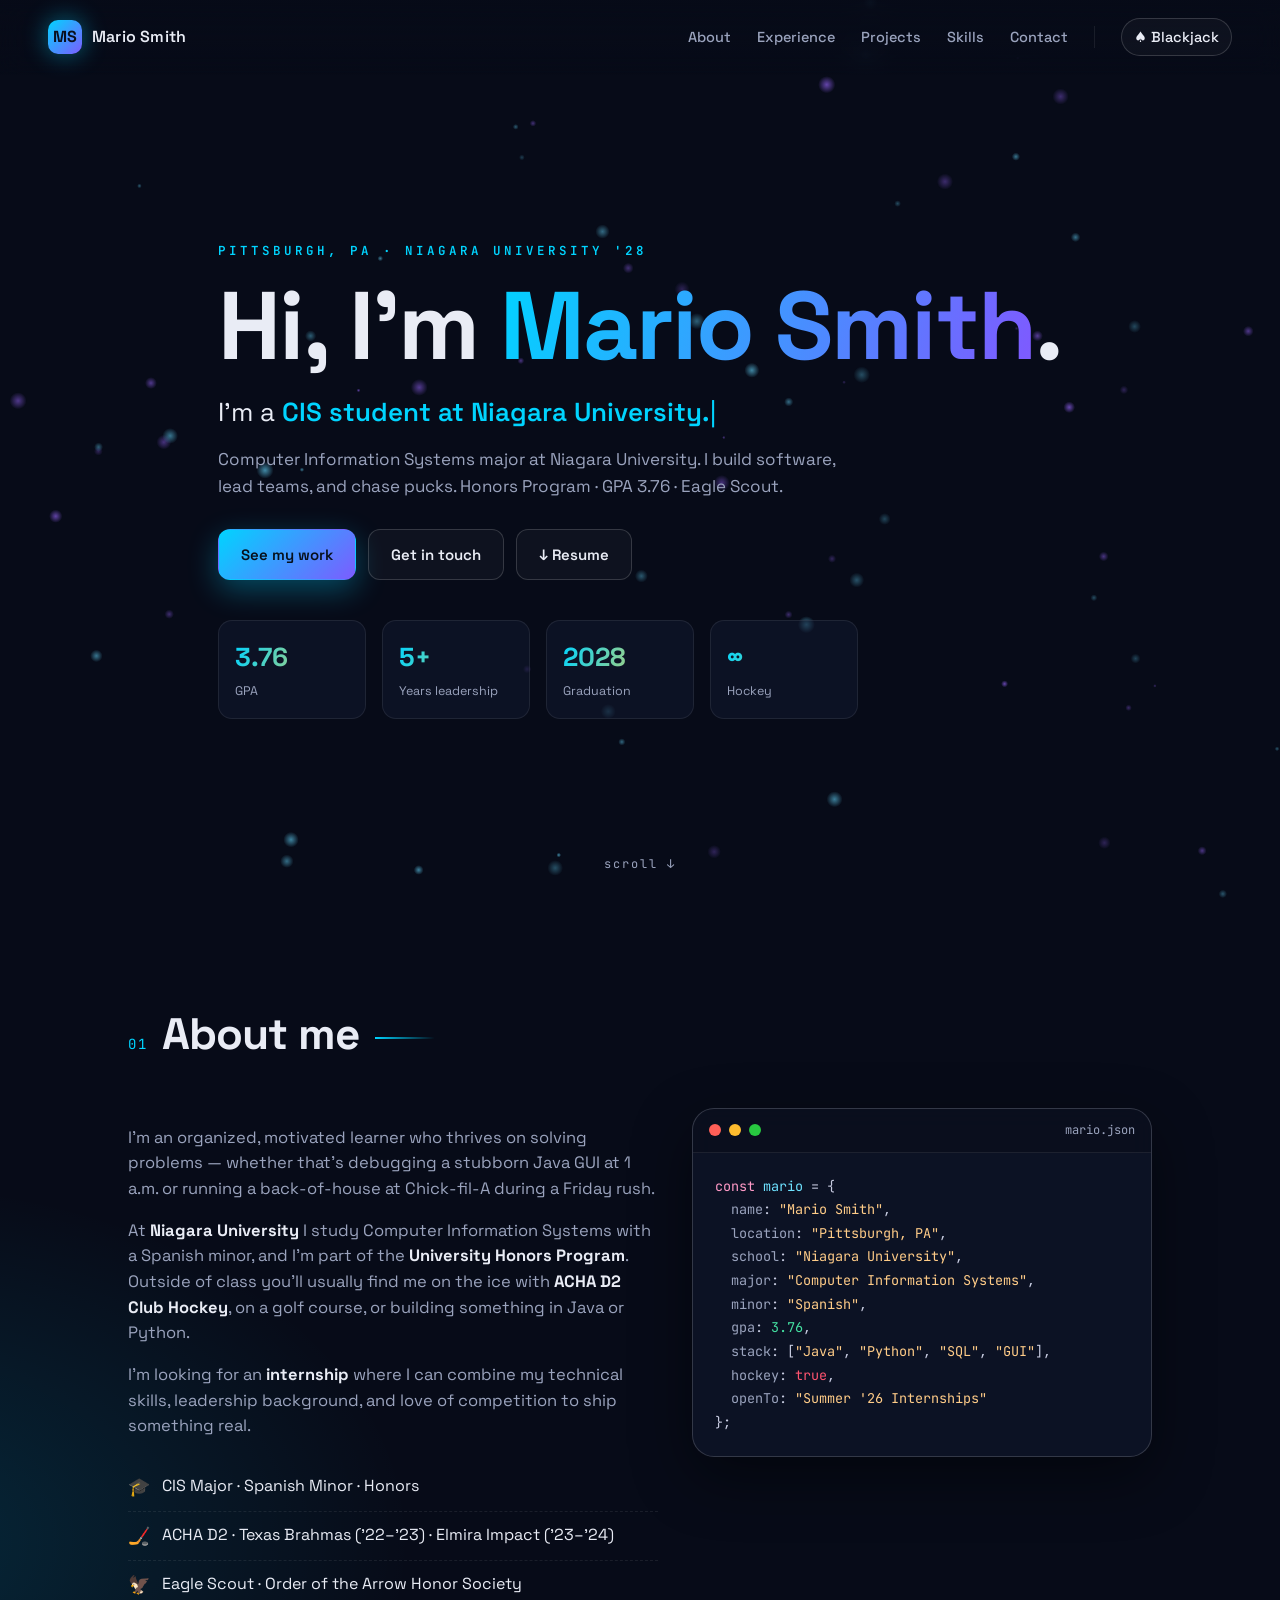
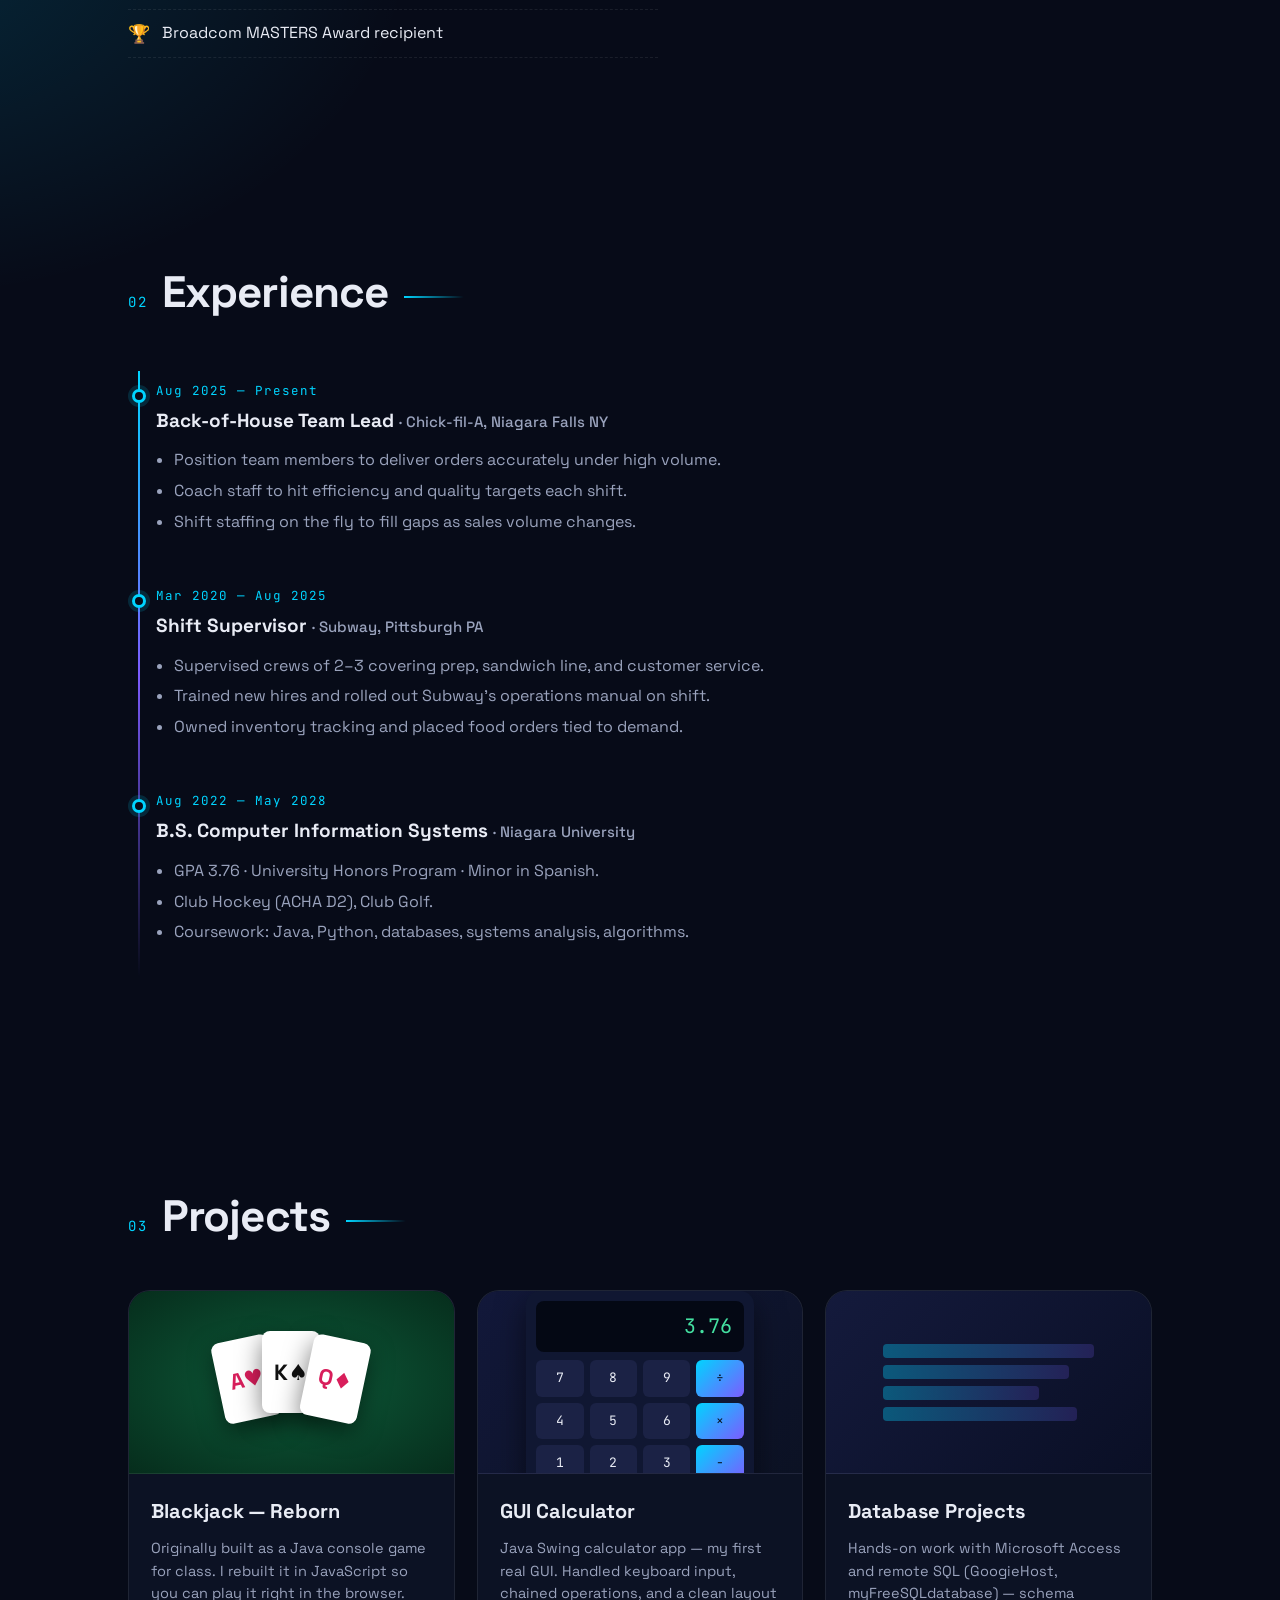
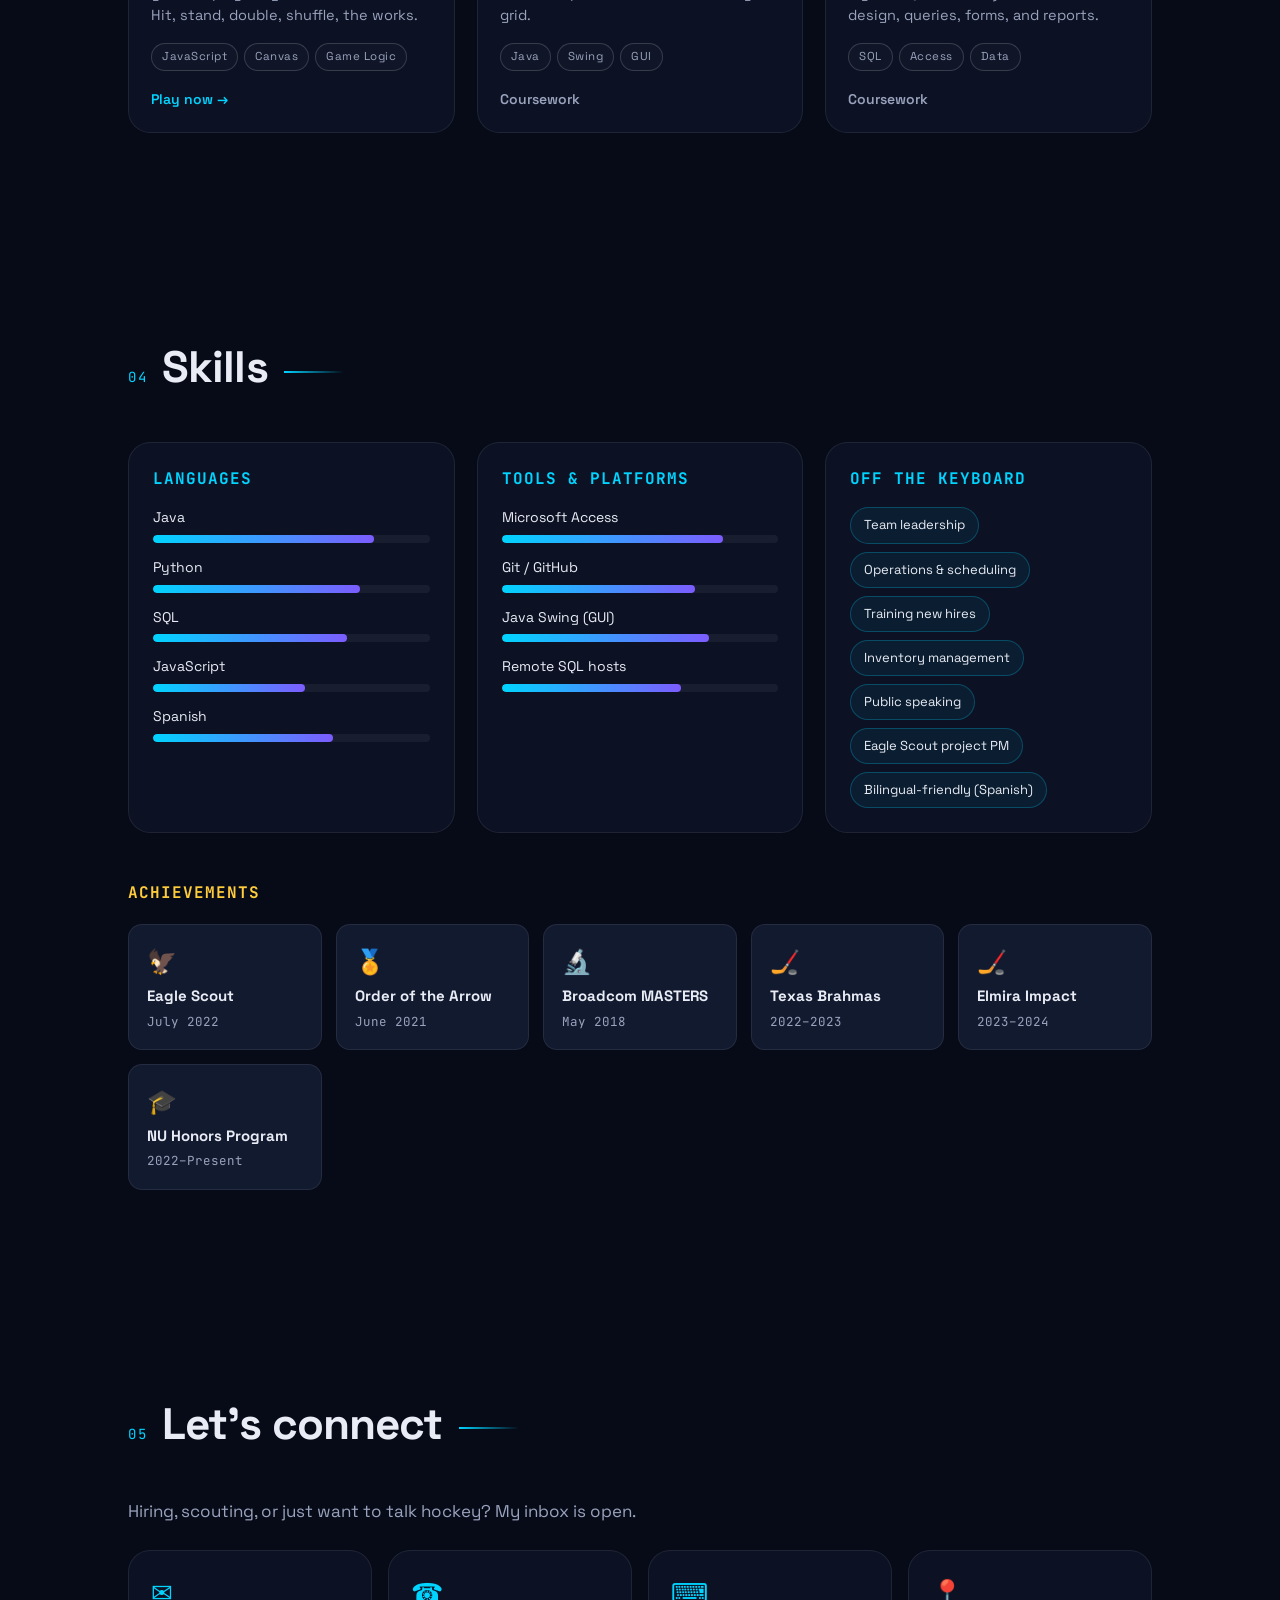
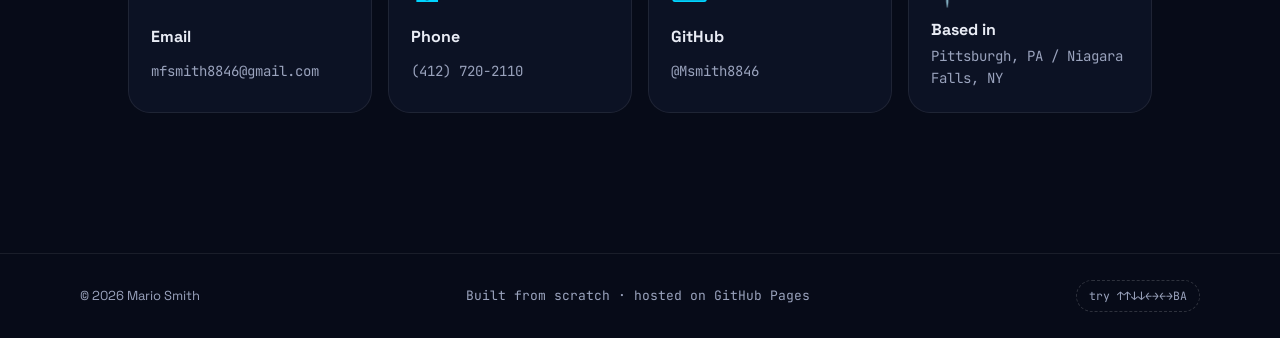
==== commit 3e7572a6: "Remove Slapshot hockey mini-game Drop slapshot page, script, and all links to it. Konami easter egg " ====
--- a/index.html
+++ b/index.html
@@ -28,7 +28,6 @@
       <a href="#contact">Contact</a>
       <span class="nav-divider" aria-hidden="true"></span>
       <a href="blackjack.html" class="nav-fun">♠ Blackjack</a>
-      <a href="slapshot.html" class="nav-fun">🏒 Slapshot</a>
     </nav>
     <button class="nav-toggle" id="nav-toggle" aria-label="Toggle menu" aria-expanded="false">
       <span></span><span></span><span></span>
@@ -186,20 +185,6 @@
           </div>
         </a>
 
-        <a class="proj-card" href="slapshot.html" data-reveal>
-          <div class="proj-art art-hockey" aria-hidden="true">
-            <div class="puck"></div>
-            <div class="stick"></div>
-            <div class="net"></div>
-          </div>
-          <div class="proj-body">
-            <h3>Slapshot</h3>
-            <p>A browser mini-game where you aim and rip a puck past a moving goalie. Built with HTML Canvas and vanilla JS physics. High score saved locally.</p>
-            <div class="tags"><span>Canvas</span><span>Physics</span><span>JavaScript</span></div>
-            <span class="proj-link">Take a shot →</span>
-          </div>
-        </a>
-
         <div class="proj-card static" data-reveal>
           <div class="proj-art art-gui" aria-hidden="true">
             <div class="calc">
@@ -327,9 +312,9 @@
 
   <div id="konami-overlay" class="konami-overlay" aria-hidden="true">
     <div class="konami-inner">
-      <h3>🏒 Going top shelf 🏒</h3>
-      <p>You found the cheat code. Click for a slapshot.</p>
-      <a href="slapshot.html" class="btn btn-primary">Take the shot</a>
+      <h3>🎉 You found the cheat code 🎉</h3>
+      <p>Respect. Back to the game — deal yourself in.</p>
+      <a href="blackjack.html" class="btn btn-primary">Play Blackjack</a>
     </div>
   </div>
 
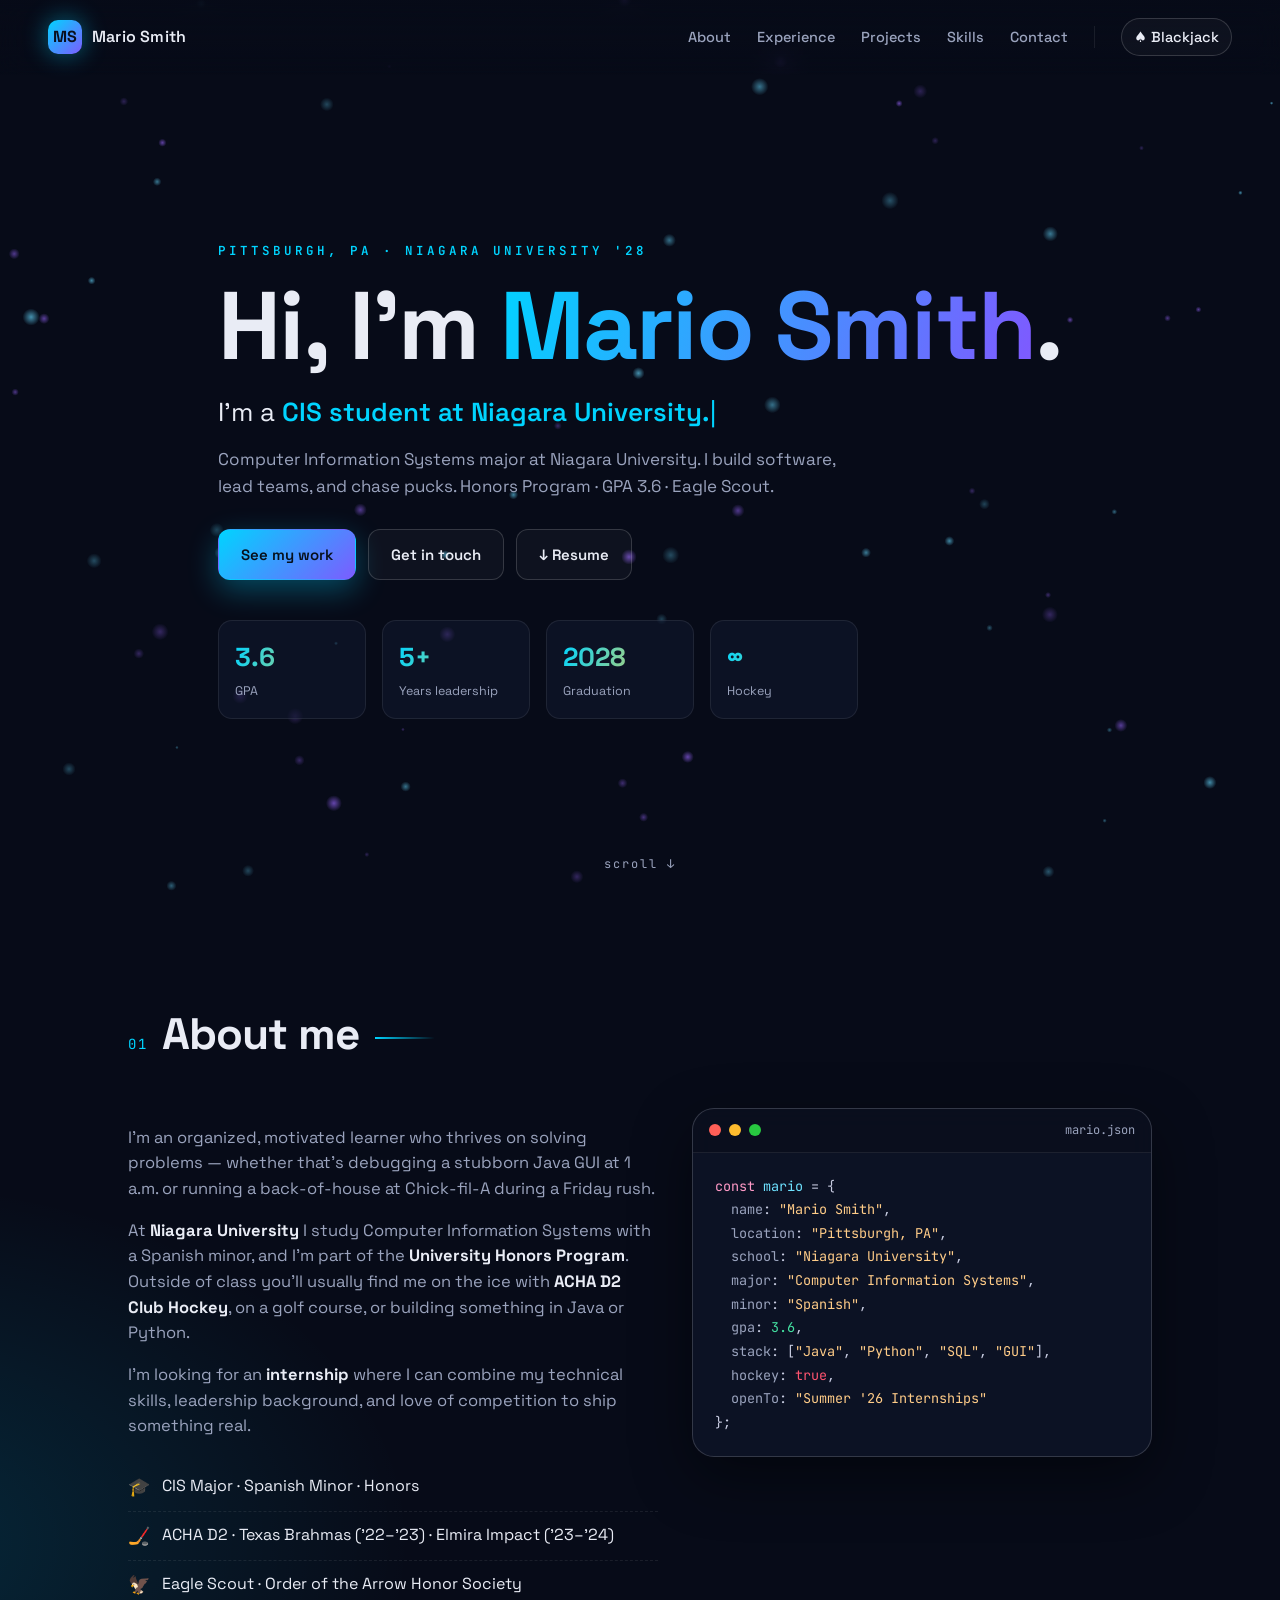
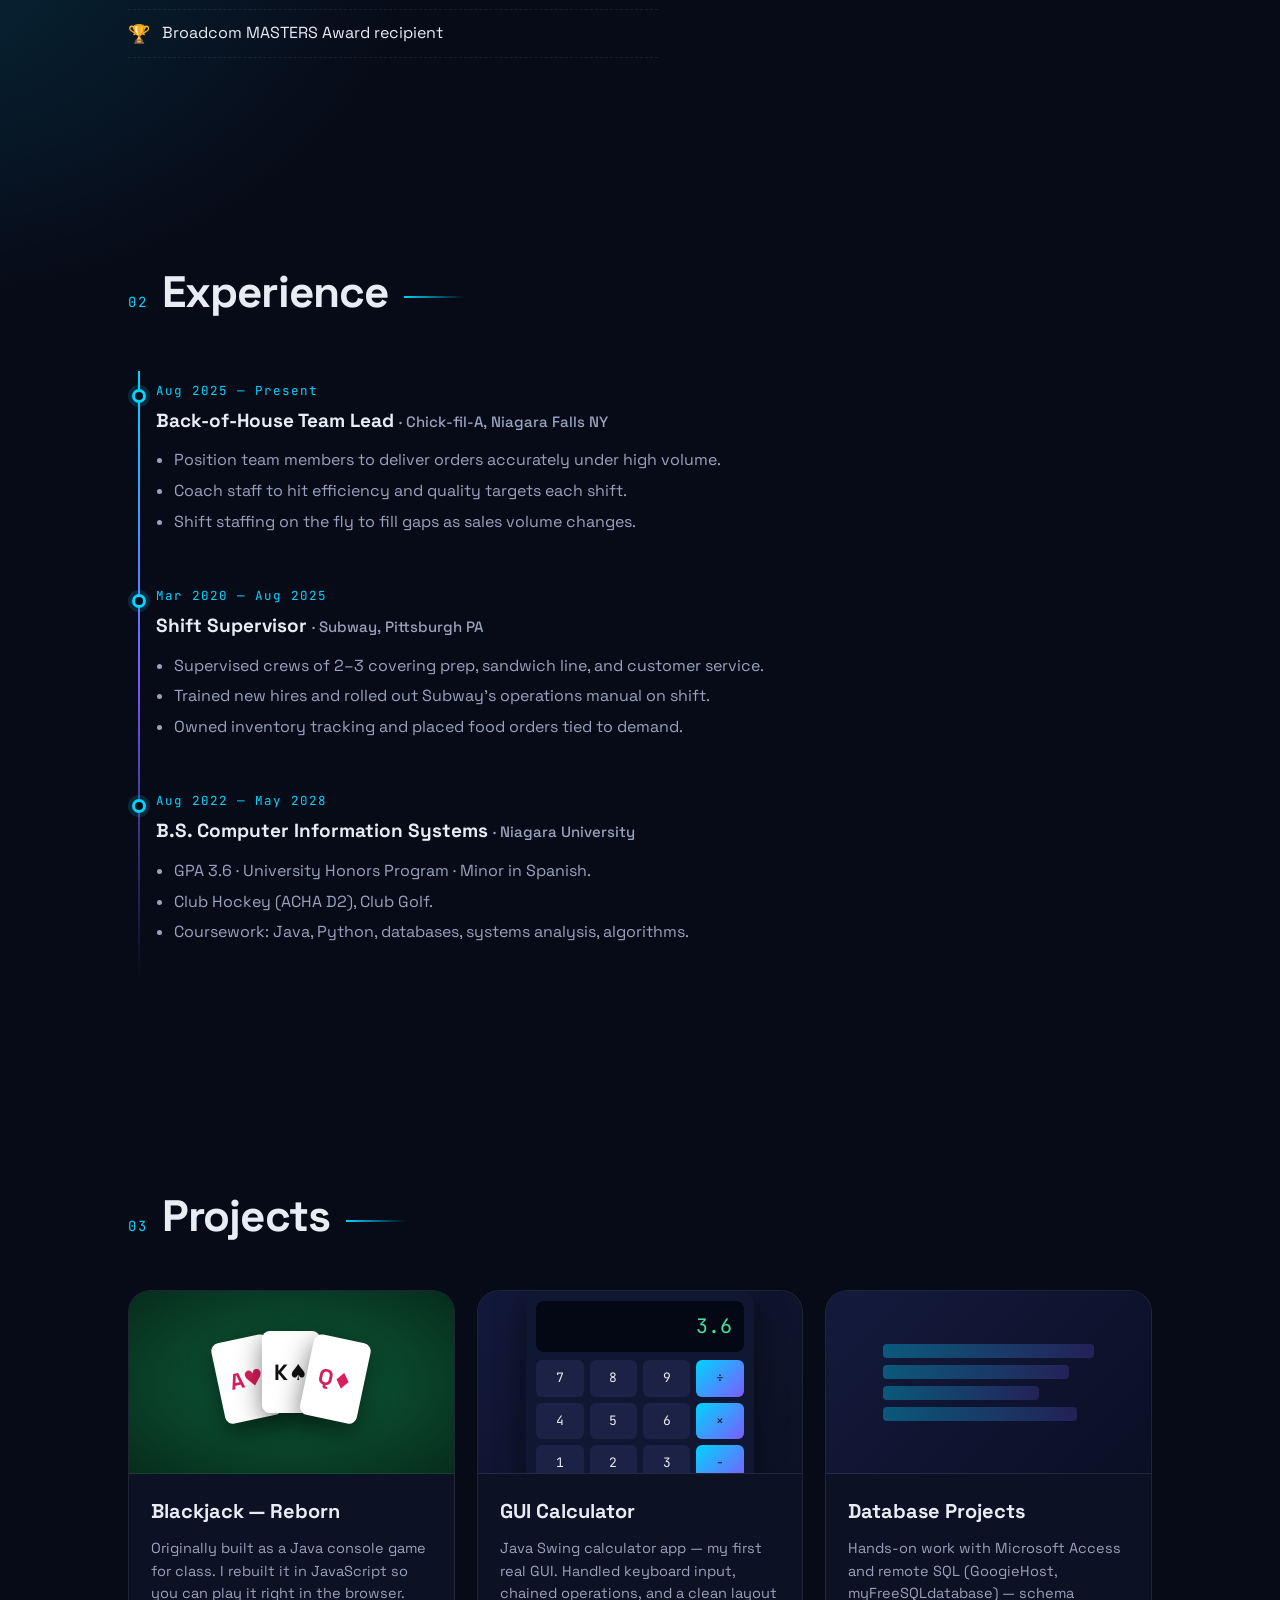
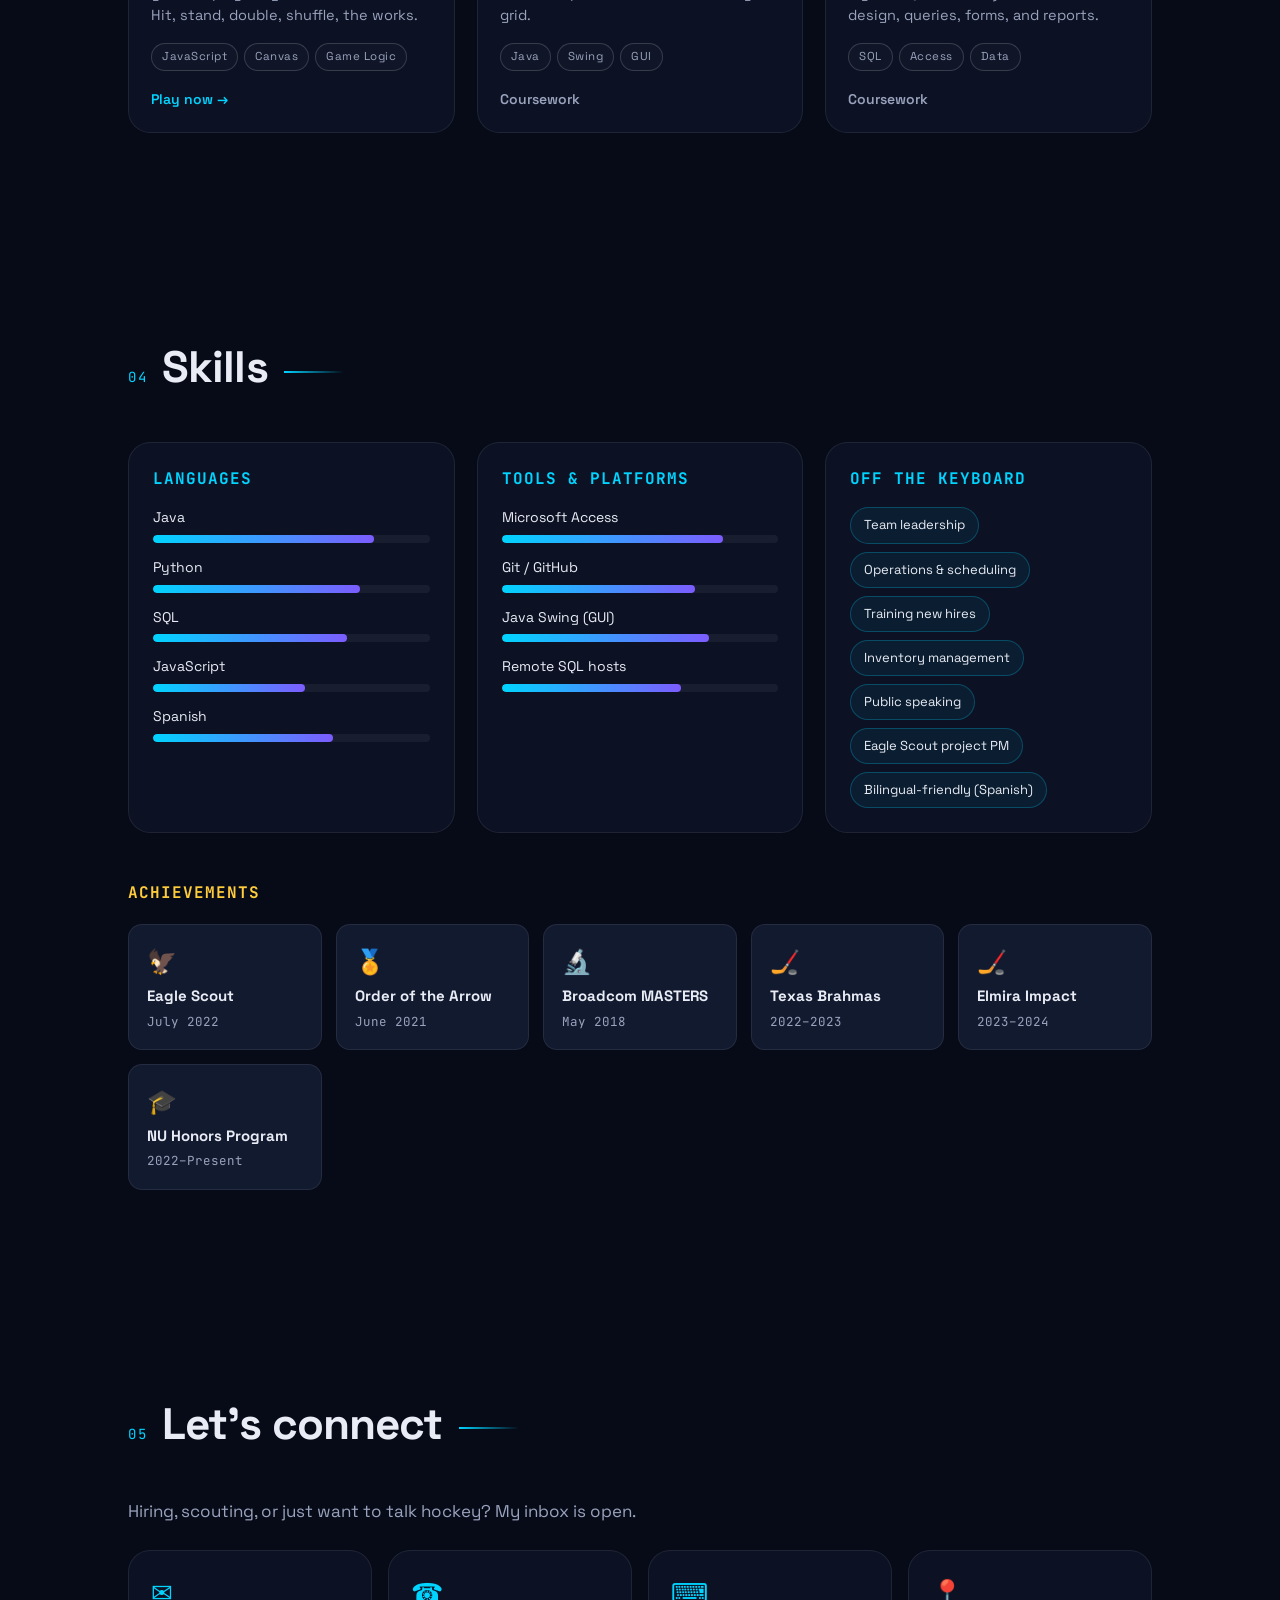
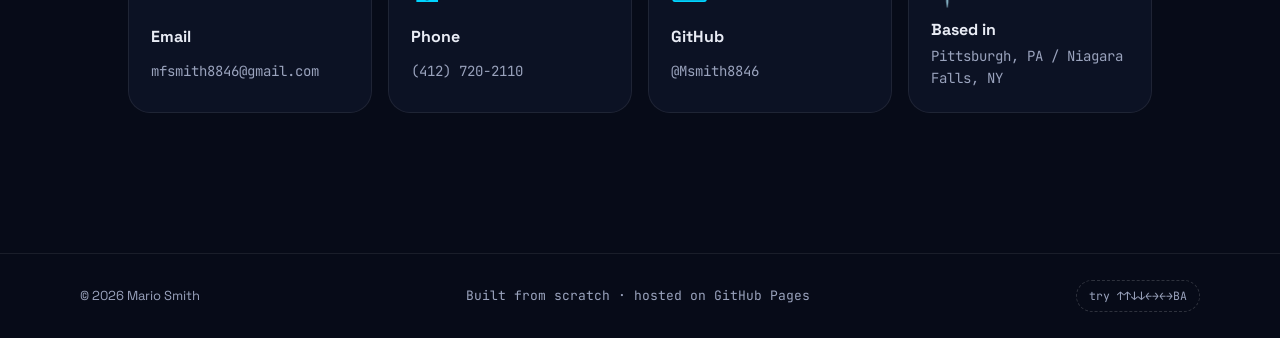
==== commit cc6e35a0: "Update portfolio GPA to 3.6" ====
--- a/index.html
+++ b/index.html
@@ -46,7 +46,7 @@
         </p>
         <p class="hero-desc">
           Computer Information Systems major at Niagara University. I build software,
-          lead teams, and chase pucks. Honors Program · GPA 3.76 · Eagle Scout.
+          lead teams, and chase pucks. Honors Program · GPA 3.6 · Eagle Scout.
         </p>
         <div class="hero-cta">
           <a href="#projects" class="btn btn-primary">See my work</a>
@@ -54,7 +54,7 @@
           <a href="assets/mario-smith-resume.pdf" class="btn btn-ghost" download>↓ Resume</a>
         </div>
         <div class="hero-stats">
-          <div><strong>3.76</strong><span>GPA</span></div>
+          <div><strong>3.6</strong><span>GPA</span></div>
           <div><strong>5+</strong><span>Years leadership</span></div>
           <div><strong>2028</strong><span>Graduation</span></div>
           <div><strong>∞</strong><span>Hockey</span></div>
@@ -107,7 +107,7 @@
   <span class="p">school</span>: <span class="s">"Niagara University"</span>,
   <span class="p">major</span>: <span class="s">"Computer Information Systems"</span>,
   <span class="p">minor</span>: <span class="s">"Spanish"</span>,
-  <span class="p">gpa</span>: <span class="n">3.76</span>,
+  <span class="p">gpa</span>: <span class="n">3.6</span>,
   <span class="p">stack</span>: [<span class="s">"Java"</span>, <span class="s">"Python"</span>, <span class="s">"SQL"</span>, <span class="s">"GUI"</span>],
   <span class="p">hockey</span>: <span class="b">true</span>,
   <span class="p">openTo</span>: <span class="s">"Summer '26 Internships"</span>
@@ -154,7 +154,7 @@
           <div class="tl-body">
             <h3>B.S. Computer Information Systems <span class="tl-org">· Niagara University</span></h3>
             <ul>
-              <li>GPA 3.76 · University Honors Program · Minor in Spanish.</li>
+              <li>GPA 3.6 · University Honors Program · Minor in Spanish.</li>
               <li>Club Hockey (ACHA D2), Club Golf.</li>
               <li>Coursework: Java, Python, databases, systems analysis, algorithms.</li>
             </ul>
@@ -188,7 +188,7 @@
         <div class="proj-card static" data-reveal>
           <div class="proj-art art-gui" aria-hidden="true">
             <div class="calc">
-              <div class="calc-screen">3.76</div>
+              <div class="calc-screen">3.6</div>
               <div class="calc-grid">
                 <span>7</span><span>8</span><span>9</span><span class="op">÷</span>
                 <span>4</span><span>5</span><span>6</span><span class="op">×</span>
